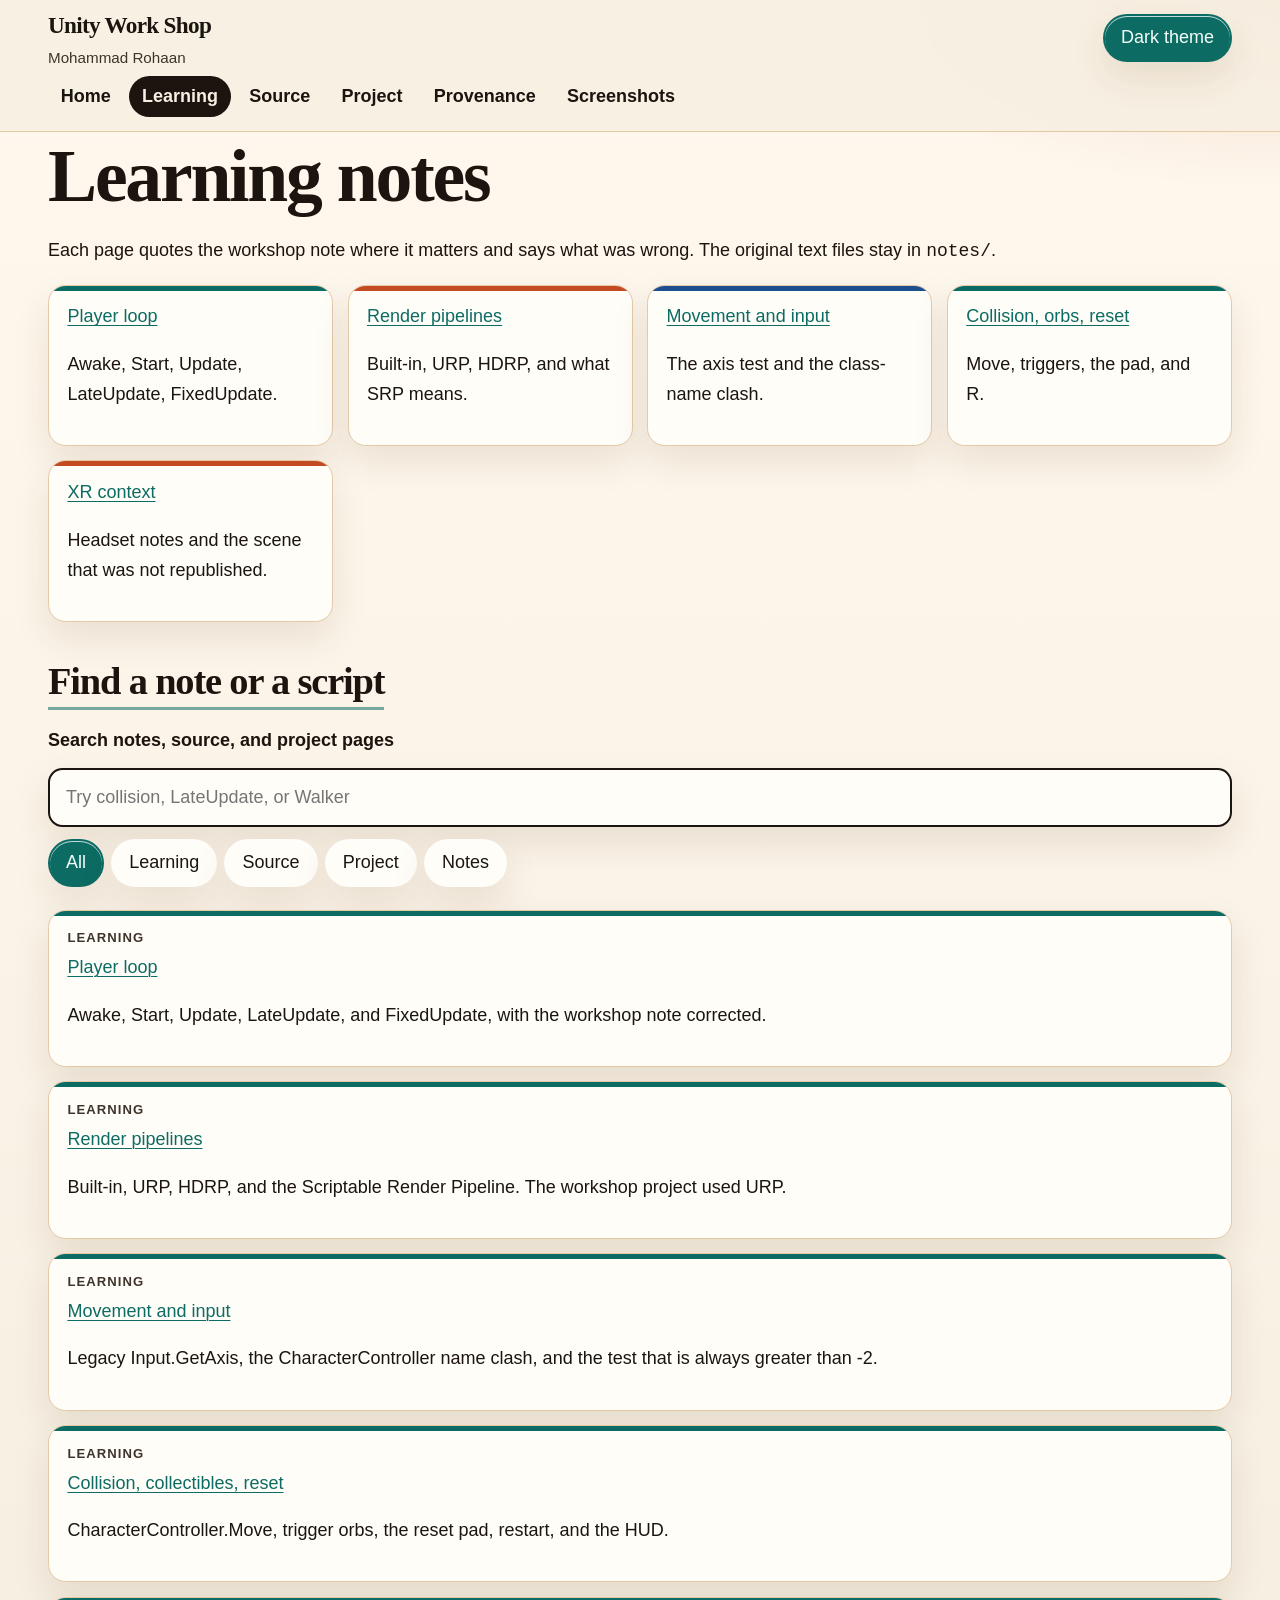
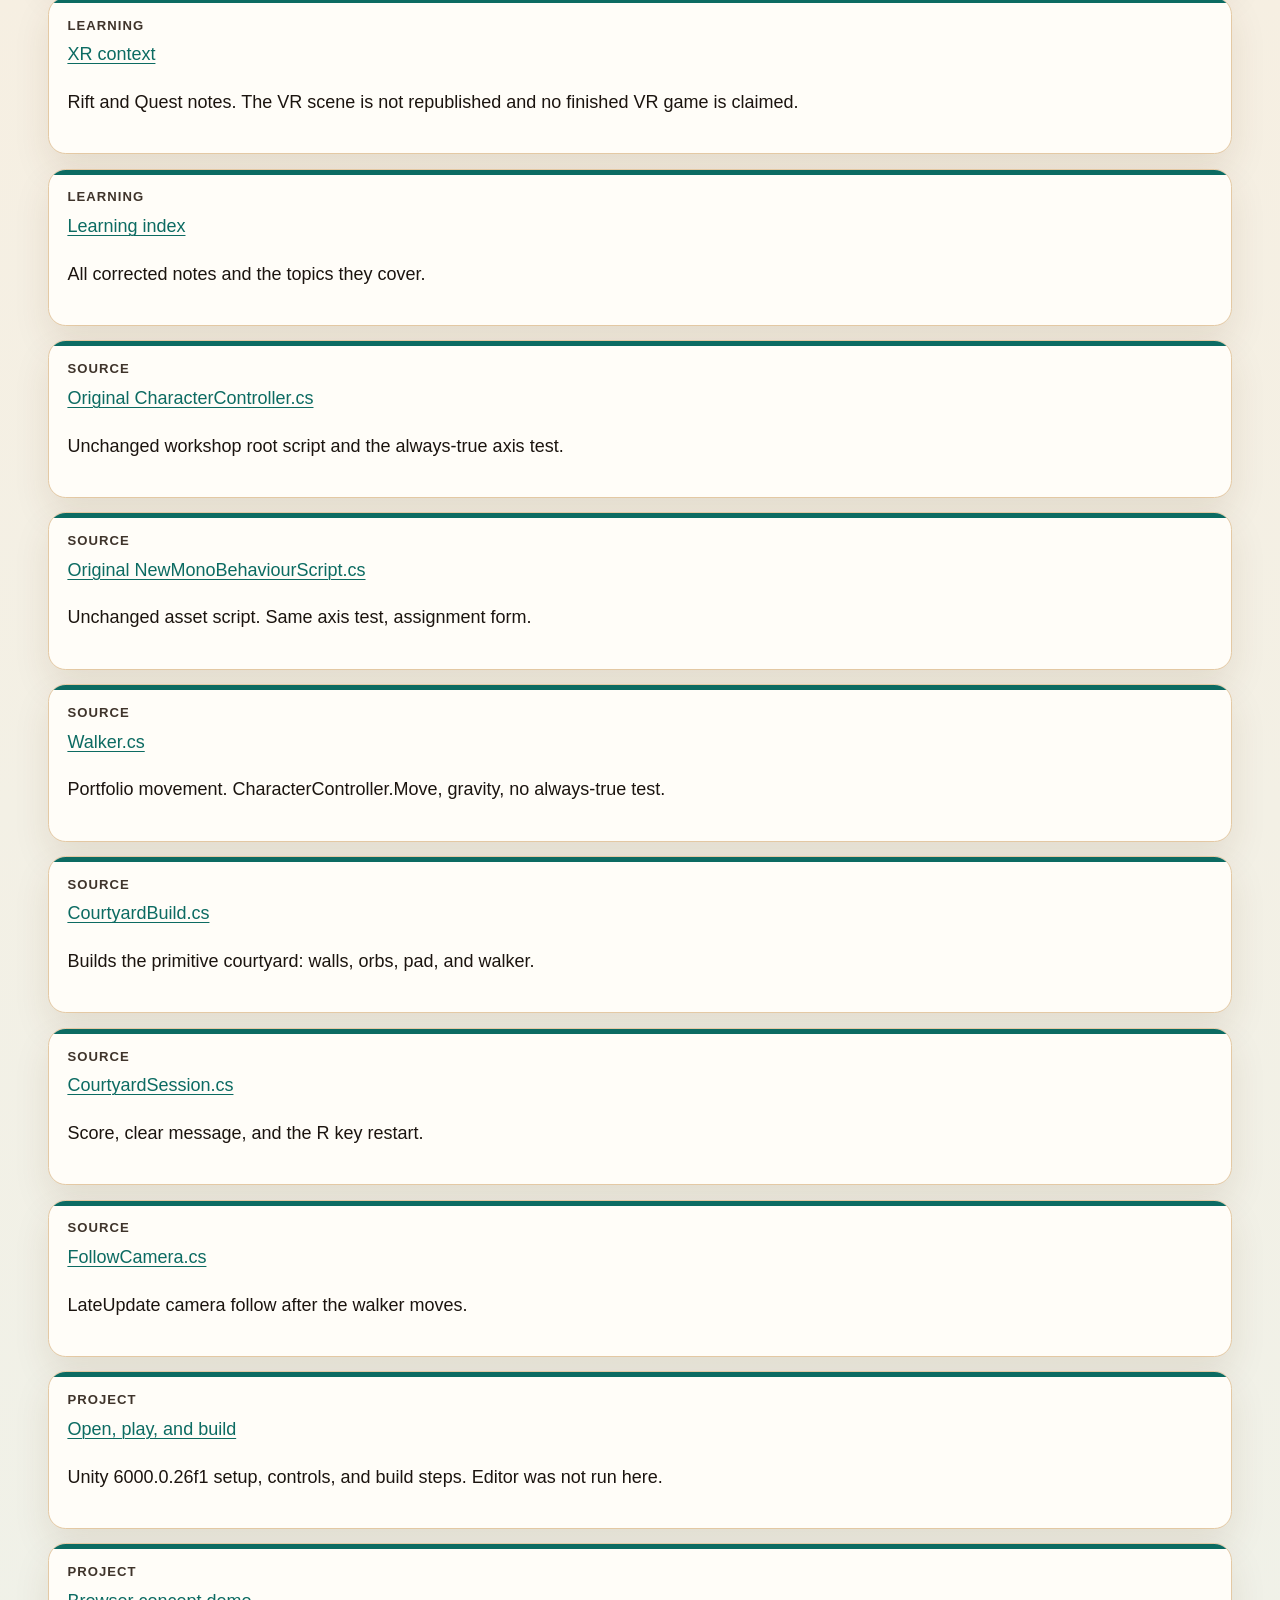
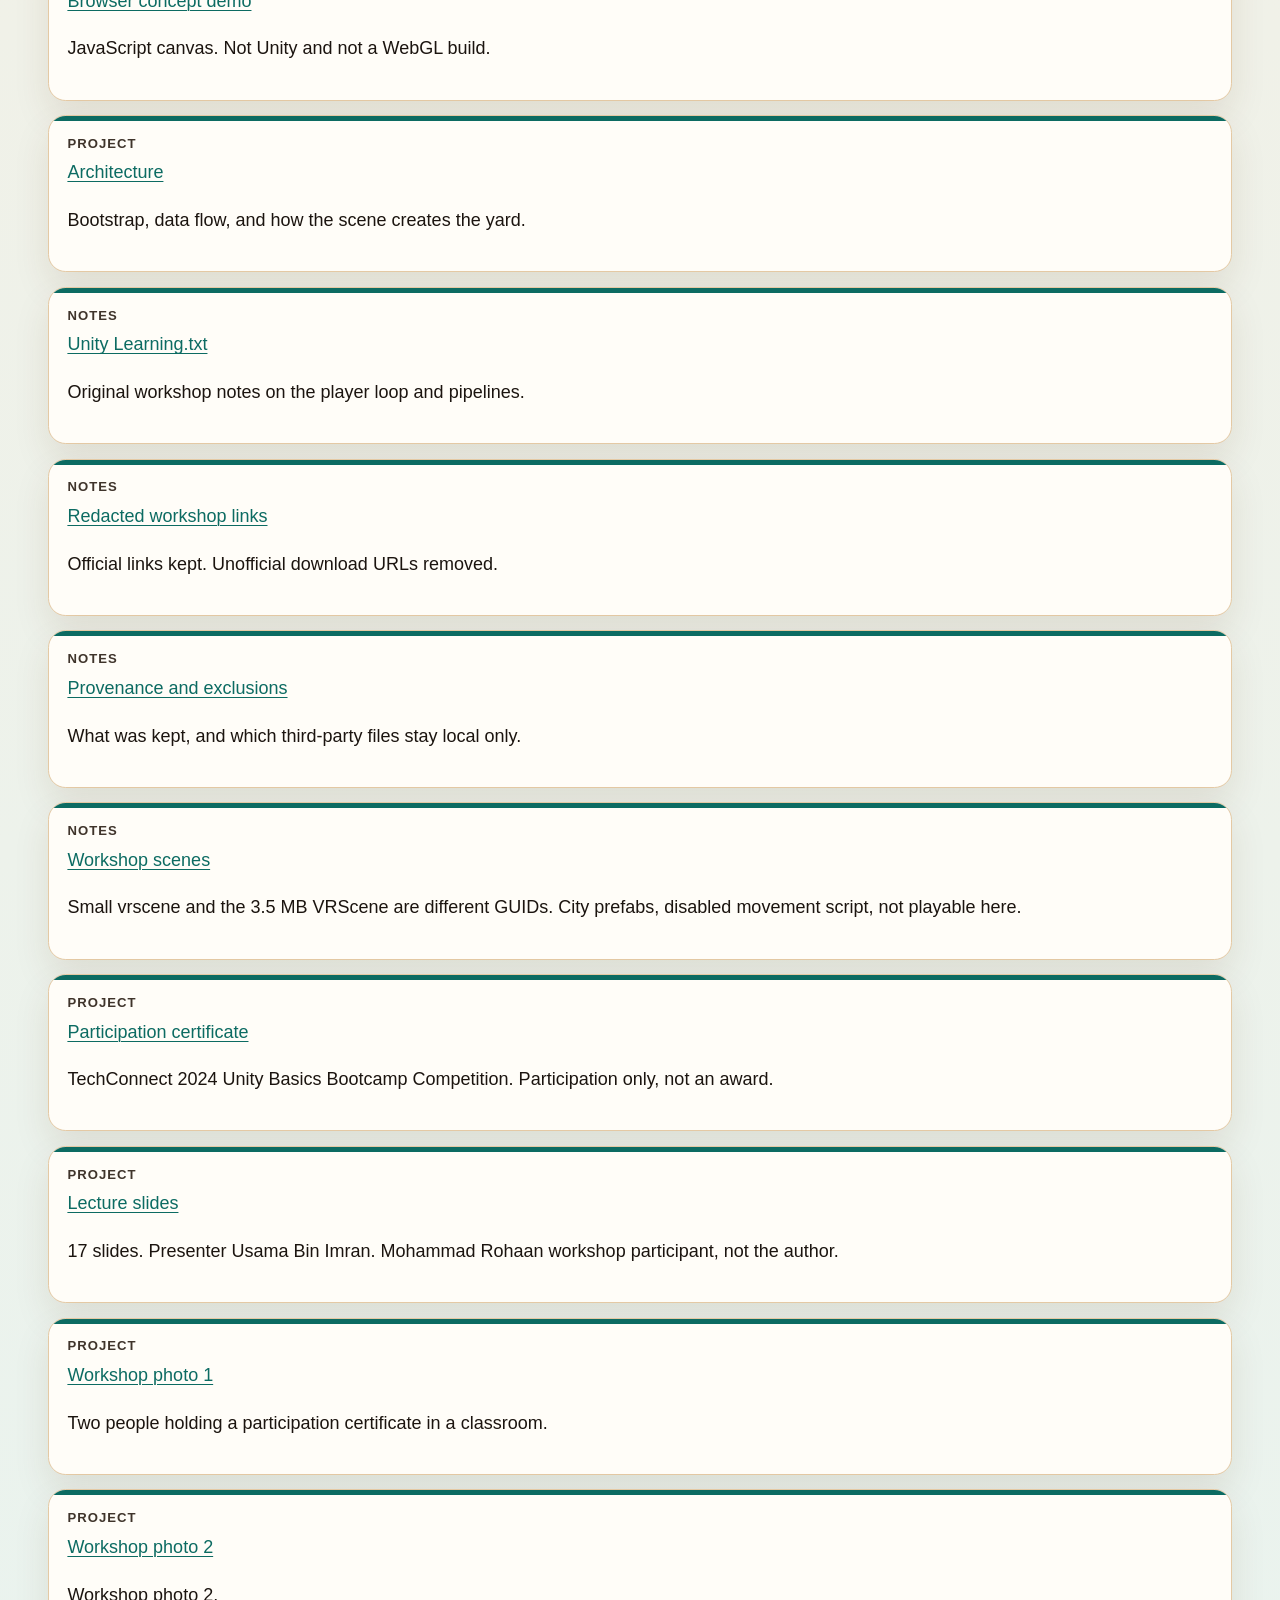
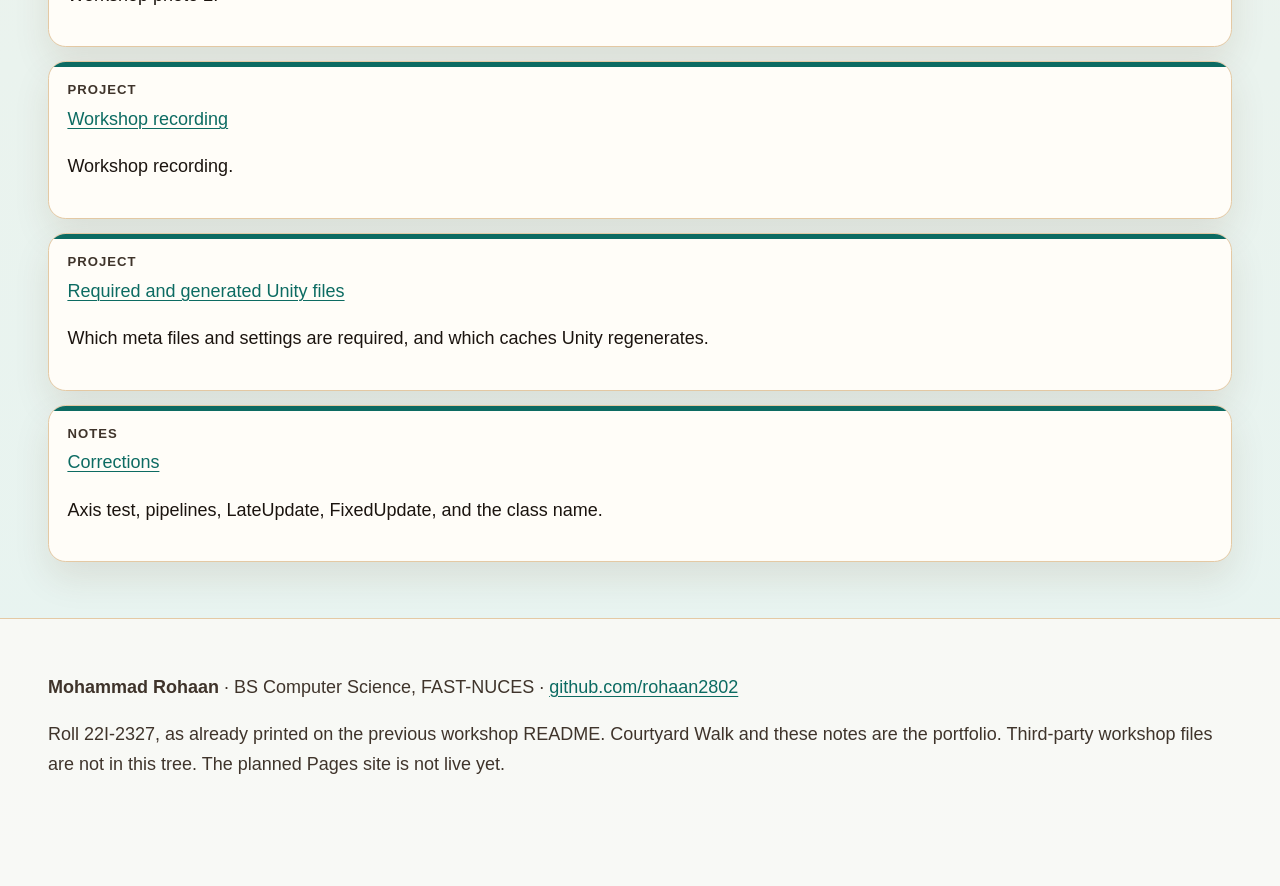
==== learning/index.html @ 65f71f63 "Initial commit" ====
<!DOCTYPE html>
<html lang="en">
<head>
<meta charset="utf-8">
<meta name="viewport" content="width=device-width, initial-scale=1">
<title>Learning notes</title>
<meta name="description" content="Unity 6 workshop portfolio by Mohammad Rohaan. Courtyard Walk is an original primitive demo. The canvas on the home page is a JavaScript concept illustration, not a Unity WebGL build.">
<link rel="icon" href="../favicon.svg" type="image/svg+xml">
<link rel="stylesheet" href="../css/site.css">
<script>
(function () {
  try {
    var q = new URLSearchParams(location.search).get("theme");
    var saved = localStorage.getItem("courtyard-theme");
    var theme = q || saved || (matchMedia("(prefers-color-scheme: dark)").matches ? "dark" : "light");
    if (theme !== "light" && theme !== "dark") theme = "light";
    document.documentElement.setAttribute("data-theme", theme);
  } catch (e) {
    document.documentElement.setAttribute("data-theme", "light");
  }
})();
</script>
</head>
<body data-root="../">
<a class="skip" href="#content">Skip to content</a>
<header class="site-header">
  <div class="wrap header-bar">
    <a class="brand" href="../index.html"><strong>Unity Work Shop</strong><span>Mohammad Rohaan</span></a>
    <button type="button" class="nav-toggle" id="nav-toggle" aria-expanded="false" aria-controls="site-nav">Menu</button>
    <button type="button" class="theme-toggle" id="theme-toggle" aria-pressed="false">Dark theme</button>
  </div>
  <div class="wrap">
    <nav class="site-nav" id="site-nav" aria-label="Primary"><a href="../index.html">Home</a><a href="../learning/index.html" aria-current="page">Learning</a><a href="../source/index.html">Source</a><a href="../project/index.html">Project</a><a href="../provenance/index.html">Provenance</a><a href="../screenshots/index.html">Screenshots</a></nav>
  </div>
</header>
<main id="content" class="wrap">

<h1>Learning notes</h1>
<p>Each page quotes the workshop note where it matters and says what was wrong. The original text files stay in <code>notes/</code>.</p>
<ul class="grid-links">
  <li class="card"><a href="player-loop.html">Player loop</a><p>Awake, Start, Update, LateUpdate, FixedUpdate.</p></li>
  <li class="card"><a href="render-pipelines.html">Render pipelines</a><p>Built-in, URP, HDRP, and what SRP means.</p></li>
  <li class="card"><a href="movement.html">Movement and input</a><p>The axis test and the class-name clash.</p></li>
  <li class="card"><a href="collision-collectibles-reset.html">Collision, orbs, reset</a><p>Move, triggers, the pad, and R.</p></li>
  <li class="card"><a href="xr-context.html">XR context</a><p>Headset notes and the scene that was not republished.</p></li>
</ul>

<section id="find">
  <h2>Find a note or a script</h2>
  <form class="search-panel" role="search" onsubmit="return false">
    <label for="search">Search notes, source, and project pages</label>
    <input id="search" type="search" name="q" placeholder="Try collision, LateUpdate, or Walker" autocomplete="off">
    <div class="chips" role="group" aria-label="Filter by kind"><button type="button" class="chip" data-kind="All" aria-pressed="true">All</button><button type="button" class="chip" data-kind="Learning" aria-pressed="false">Learning</button><button type="button" class="chip" data-kind="Source" aria-pressed="false">Source</button><button type="button" class="chip" data-kind="Project" aria-pressed="false">Project</button><button type="button" class="chip" data-kind="Notes" aria-pressed="false">Notes</button></div>
  </form>
  <ul class="result-list" id="search-results"></ul>
</section>

</main>
<footer class="site-footer" id="colophon">
  <div class="wrap">
    <p><strong>Mohammad Rohaan</strong> · BS Computer Science, FAST-NUCES · <a href="https://github.com/rohaan2802">github.com/rohaan2802</a></p>
    <p>Roll 22I-2327, as already printed on the previous workshop README. Courtyard Walk and these notes are the portfolio. Third-party workshop files are not in this tree. The planned Pages site is not live yet.</p>
  </div>
</footer>
<a class="back-top" id="back-to-top" href="#content" aria-label="Back to top" aria-hidden="true" tabindex="-1">Top</a>
<script src="../js/site.js"></script>
</body>
</html>
---- css/site.css ----
:root {
  color-scheme: light;
  --bg: #f6efe2;
  --bg-elev: #fffdf8;
  --ink: #1b140f;
  --muted: #3f342b;
  --line: #e4c9a4;
  --accent: #0c6b62;
  --accent-ink: #f4fffc;
  --accent-2: #c24b22;
  --accent-3: #1d4f8f;
  --focus: #1d4f8f;
  --mark: #ffe3a1;
  --danger: #8d2418;
  --ok: #0d5c34;
  --shadow: 0 1px 0 rgba(255, 255, 255, 0.75) inset, 0 16px 36px rgba(92, 48, 12, 0.1);
  --max: 74rem;
  --font: "Segoe UI", "Helvetica Neue", Arial, sans-serif;
  --display: "Iowan Old Style", Palatino, "Palatino Linotype", Georgia, serif;
  --mono: "Cascadia Code", Consolas, "Courier New", monospace;
  --pad: clamp(1rem, 3vw, 2rem);
  --header: 4.75rem;
  --ease: 180ms ease;
}

:root[data-theme="dark"] {
  color-scheme: dark;
  --bg: #091014;
  --bg-elev: #142028;
  --ink: #f6f1e6;
  --muted: #ddd3c2;
  --line: #315062;
  --accent: #f0c14b;
  --accent-ink: #1a1406;
  --accent-2: #7ee0d2;
  --accent-3: #9ec0ff;
  --focus: #f0c14b;
  --mark: #1c333c;
  --danger: #ffb4a8;
  --ok: #b6f3cc;
  --shadow: 0 1px 0 rgba(255, 255, 255, 0.06) inset, 0 18px 40px rgba(0, 0, 0, 0.38);
}

*,
*::before,
*::after { box-sizing: border-box; }

html { scroll-behavior: smooth; }

@media (prefers-reduced-motion: reduce) {
  html { scroll-behavior: auto; }
  *, *::before, *::after {
    animation: none !important;
    transition: none !important;
  }
}

body {
  margin: 0;
  color: var(--ink);
  font-family: var(--font);
  font-size: 1.125rem;
  line-height: 1.65;
  background:
    radial-gradient(1100px 420px at 0% -10%, rgba(14, 107, 98, 0.18), transparent 55%),
    radial-gradient(900px 380px at 100% 0%, rgba(194, 75, 34, 0.16), transparent 50%),
    linear-gradient(180deg, #fff8ee 0%, var(--bg) 28%, #e7f4f1 100%);
}

:root[data-theme="dark"] body {
  background:
    radial-gradient(1000px 480px at 8% -12%, #1a4450 0%, transparent 58%),
    radial-gradient(820px 420px at 100% 0%, #3d2c12 0%, transparent 52%),
    var(--bg);
}

img, svg, canvas { max-width: 100%; }

a {
  color: var(--accent);
  text-underline-offset: 0.18em;
  text-decoration-thickness: 1px;
  transition: text-decoration-thickness var(--ease), color var(--ease);
}

a:hover { text-decoration-thickness: 3px; }

:focus-visible {
  outline: 3px solid var(--focus);
  outline-offset: 3px;
}

.skip {
  position: absolute;
  left: 1rem;
  top: -4rem;
  background: var(--accent);
  color: var(--accent-ink);
  padding: 0.6rem 1rem;
  z-index: 20;
  border-radius: 999px;
}

.skip:focus { top: 1rem; }

.wrap {
  width: min(var(--max), calc(100% - var(--pad) * 2));
  margin-inline: auto;
}

.site-header {
  position: sticky;
  top: 0;
  z-index: 10;
  background: color-mix(in srgb, var(--bg) 88%, transparent);
  border-bottom: 1px solid var(--line);
  backdrop-filter: blur(14px);
}

.header-bar {
  display: flex;
  align-items: center;
  gap: 0.75rem;
  min-height: var(--header);
}

.brand {
  display: flex;
  flex-direction: column;
  text-decoration: none;
  color: var(--ink);
  margin-right: auto;
}

.brand strong {
  font-family: var(--display);
  font-size: 1.45rem;
  letter-spacing: -0.03em;
}

.brand span { color: var(--muted); font-size: 0.95rem; }

.nav-toggle, .theme-toggle, .copy, .chip, .dpad button, .text-button, .back-top {
  font: inherit;
  cursor: pointer;
  border: 2px solid transparent;
  background: var(--bg-elev);
  color: var(--ink);
  border-radius: 999px;
  min-height: 48px;
  padding: 0.4rem 1rem;
  box-shadow: var(--shadow);
  transition: transform var(--ease), background var(--ease), color var(--ease);
}

.theme-toggle, .nav-toggle {
  background: var(--accent);
  color: var(--accent-ink);
}

.nav-toggle:hover, .theme-toggle:hover, .copy:hover, .text-button:hover, .chip:hover, .dpad button:hover {
  transform: translateY(-2px);
}

.site-nav {
  display: flex;
  flex-wrap: wrap;
  gap: 0.35rem;
  padding-bottom: 0.9rem;
}

.site-nav a {
  color: var(--ink);
  font-weight: 700;
  text-decoration: none;
  border-radius: 999px;
  padding: 0.35rem 0.8rem;
}

.site-nav a:hover { background: color-mix(in srgb, var(--accent) 18%, transparent); }

.site-nav a[aria-current="page"] {
  background: var(--ink);
  color: var(--bg);
}

@media (max-width: 800px) {
  .site-nav {
    display: none;
    flex-direction: column;
    padding-bottom: 1rem;
  }
  .site-nav.is-open { display: flex; }
  .nav-toggle { display: inline-flex; align-items: center; }
}

@media (min-width: 801px) {
  .nav-toggle { display: none; }
}

.hero { padding: 2.75rem 0 1rem; }

.hero h1, h1, h2, h3 {
  font-family: var(--display);
  line-height: 1.12;
  letter-spacing: -0.03em;
}

h1 { font-size: clamp(2.5rem, 6vw, 4.6rem); margin: 0.2rem 0 0.8rem; }
h2 {
  font-size: clamp(1.8rem, 3vw, 2.6rem);
  margin: 2.4rem 0 0.7rem;
  padding-bottom: 0.25rem;
  border-bottom: 3px solid color-mix(in srgb, var(--accent) 55%, transparent);
  width: fit-content;
  max-width: 100%;
}
h3 { font-size: 1.45rem; margin: 1.4rem 0 0.4rem; }

.lede { font-size: 1.35rem; max-width: 44rem; }

.banner {
  background: var(--mark);
  color: var(--ink);
  border-left: 6px solid var(--accent-2);
  padding: 0.95rem 1.1rem;
  border-radius: 0.9rem;
  box-shadow: var(--shadow);
}

.grid-links, .card-grid, .result-list, .shot-list {
  display: grid;
  gap: 0.9rem;
  padding: 0;
  margin: 1rem 0 1.4rem;
  list-style: none;
}

.grid-links { grid-template-columns: repeat(auto-fit, minmax(16rem, 1fr)); }

.card, .result, .shot {
  position: relative;
  background: var(--bg-elev);
  border: 1px solid var(--line);
  border-radius: 1.1rem;
  padding: 1.05rem 1.15rem 1.1rem;
  box-shadow: var(--shadow);
  overflow: hidden;
  transition: transform var(--ease), box-shadow var(--ease);
}

.card::before, .result::before {
  content: "";
  position: absolute;
  left: 0;
  right: 0;
  top: 0;
  height: 5px;
  background: var(--accent);
}

.grid-links .card:nth-child(3n + 2)::before { background: var(--accent-2); }
.grid-links .card:nth-child(3n)::before { background: var(--accent-3); }

.card:hover, .result:hover {
  transform: translateY(-4px);
  box-shadow: 0 22px 40px rgba(40, 24, 8, 0.14);
}

:root[data-theme="dark"] .card:hover,
:root[data-theme="dark"] .result:hover {
  box-shadow: 0 22px 44px rgba(0, 0, 0, 0.5);
}

.card .what, .kicker {
  display: block;
  font-size: 0.82rem;
  font-weight: 800;
  letter-spacing: 0.08em;
  text-transform: uppercase;
  color: var(--muted);
  margin-bottom: 0.25rem;
}

.card a, .result a { overflow-wrap: anywhere; }

.toc ol { columns: 1; padding-left: 1.2rem; }
@media (min-width: 800px) { .toc ol { columns: 2; } }
.toc a { font-weight: 650; }

.search-panel {
  display: grid;
  gap: 0.75rem;
  margin: 1rem 0 1.4rem;
}

.search-panel label { font-weight: 750; }

.search-panel input[type="search"] {
  width: 100%;
  font: inherit;
  color: var(--ink);
  background: var(--bg-elev);
  border: 2px solid var(--ink);
  border-radius: 0.9rem;
  padding: 0.8rem 1rem;
  min-height: 52px;
  box-shadow: var(--shadow);
}

.search-panel input[type="search"]:focus {
  border-color: var(--accent);
}

.chips { display: flex; flex-wrap: wrap; gap: 0.45rem; }
.chip[aria-pressed="true"] {
  background: var(--accent);
  color: var(--accent-ink);
}

.demo-layout { display: grid; gap: 1rem; }

@media (min-width: 900px) {
  .demo-layout { grid-template-columns: minmax(0, 1.4fr) minmax(16rem, 0.6fr); align-items: start; }
}

#demo-canvas {
  width: 100%;
  height: min(70vw, 520px);
  background: #cbb892;
  border: 2px solid var(--ink);
  border-radius: 1.1rem;
  touch-action: none;
  box-shadow: var(--shadow);
}

.dpad {
  display: grid;
  grid-template-columns: repeat(3, 3.2rem);
  grid-template-areas:
    ". north ."
    "west . east"
    ". south .";
  gap: 0.4rem;
  width: max-content;
  margin: 0.7rem 0;
}

.dpad button { min-width: 3.2rem; padding: 0; }
.dpad button:nth-child(1) { grid-area: north; }
.dpad button:nth-child(2) { grid-area: west; }
.dpad button:nth-child(3) { grid-area: east; }
.dpad button:nth-child(4) { grid-area: south; }

section, .hero { scroll-margin-top: 5.6rem; }

#demo-status { font-weight: 750; min-height: 3.2rem; }

pre, code { font-family: var(--mono); }

pre {
  background: var(--bg-elev);
  border: 1px solid var(--line);
  border-radius: 1rem;
  padding: 1rem 1.1rem;
  overflow-x: auto;
  max-width: 100%;
  font-size: 0.92rem;
  line-height: 1.45;
  box-shadow: var(--shadow);
}

.callout {
  border: 1px solid var(--line);
  border-left: 6px solid var(--accent);
  background: var(--bg-elev);
  padding: 0.9rem 1.05rem;
  border-radius: 0.9rem;
}

table {
  width: 100%;
  border-collapse: collapse;
  background: var(--bg-elev);
  border-radius: 0.8rem;
  overflow: hidden;
}

th, td {
  text-align: left;
  vertical-align: top;
  padding: 0.75rem;
  border-bottom: 1px solid var(--line);
  overflow-wrap: anywhere;
}

.table-wrap { overflow-x: auto; max-width: 100%; }

.split { display: grid; gap: 1rem; }
@media (min-width: 860px) { .split { grid-template-columns: 1fr 1fr; } }

.split .card:nth-child(1)::before { background: var(--accent); }
.split .card:nth-child(2)::before { background: var(--accent-2); }

.site-footer {
  margin-top: 3.5rem;
  padding: 2.2rem 0 5.5rem;
  border-top: 1px solid var(--line);
  color: var(--muted);
  background: color-mix(in srgb, var(--bg-elev) 70%, transparent);
}

.back-top {
  position: fixed;
  right: 1rem;
  bottom: 1rem;
  z-index: 15;
  background: var(--accent);
  color: var(--accent-ink);
  text-decoration: none;
  display: none;
  align-items: center;
  justify-content: center;
  min-width: 4.6rem;
  font-weight: 800;
}

.back-top.is-visible { display: inline-flex; }

.figure { margin: 1.1rem 0 1.7rem; }

.figure img {
  border: 1px solid var(--line);
  border-radius: 1rem;
  display: block;
  box-shadow: var(--shadow);
}

.figure figcaption { color: var(--muted); margin-top: 0.45rem; }

.tree { white-space: pre-wrap; overflow-wrap: anywhere; }

.proof-grid {
  display: grid;
  gap: 0.9rem;
  margin: 1rem 0;
}

@media (min-width: 800px) {
  .proof-grid { grid-template-columns: 1fr 1fr; }
}

#proof video {
  width: 100%;
  max-height: 70vh;
  background: #111;
  border-radius: 1rem;
}
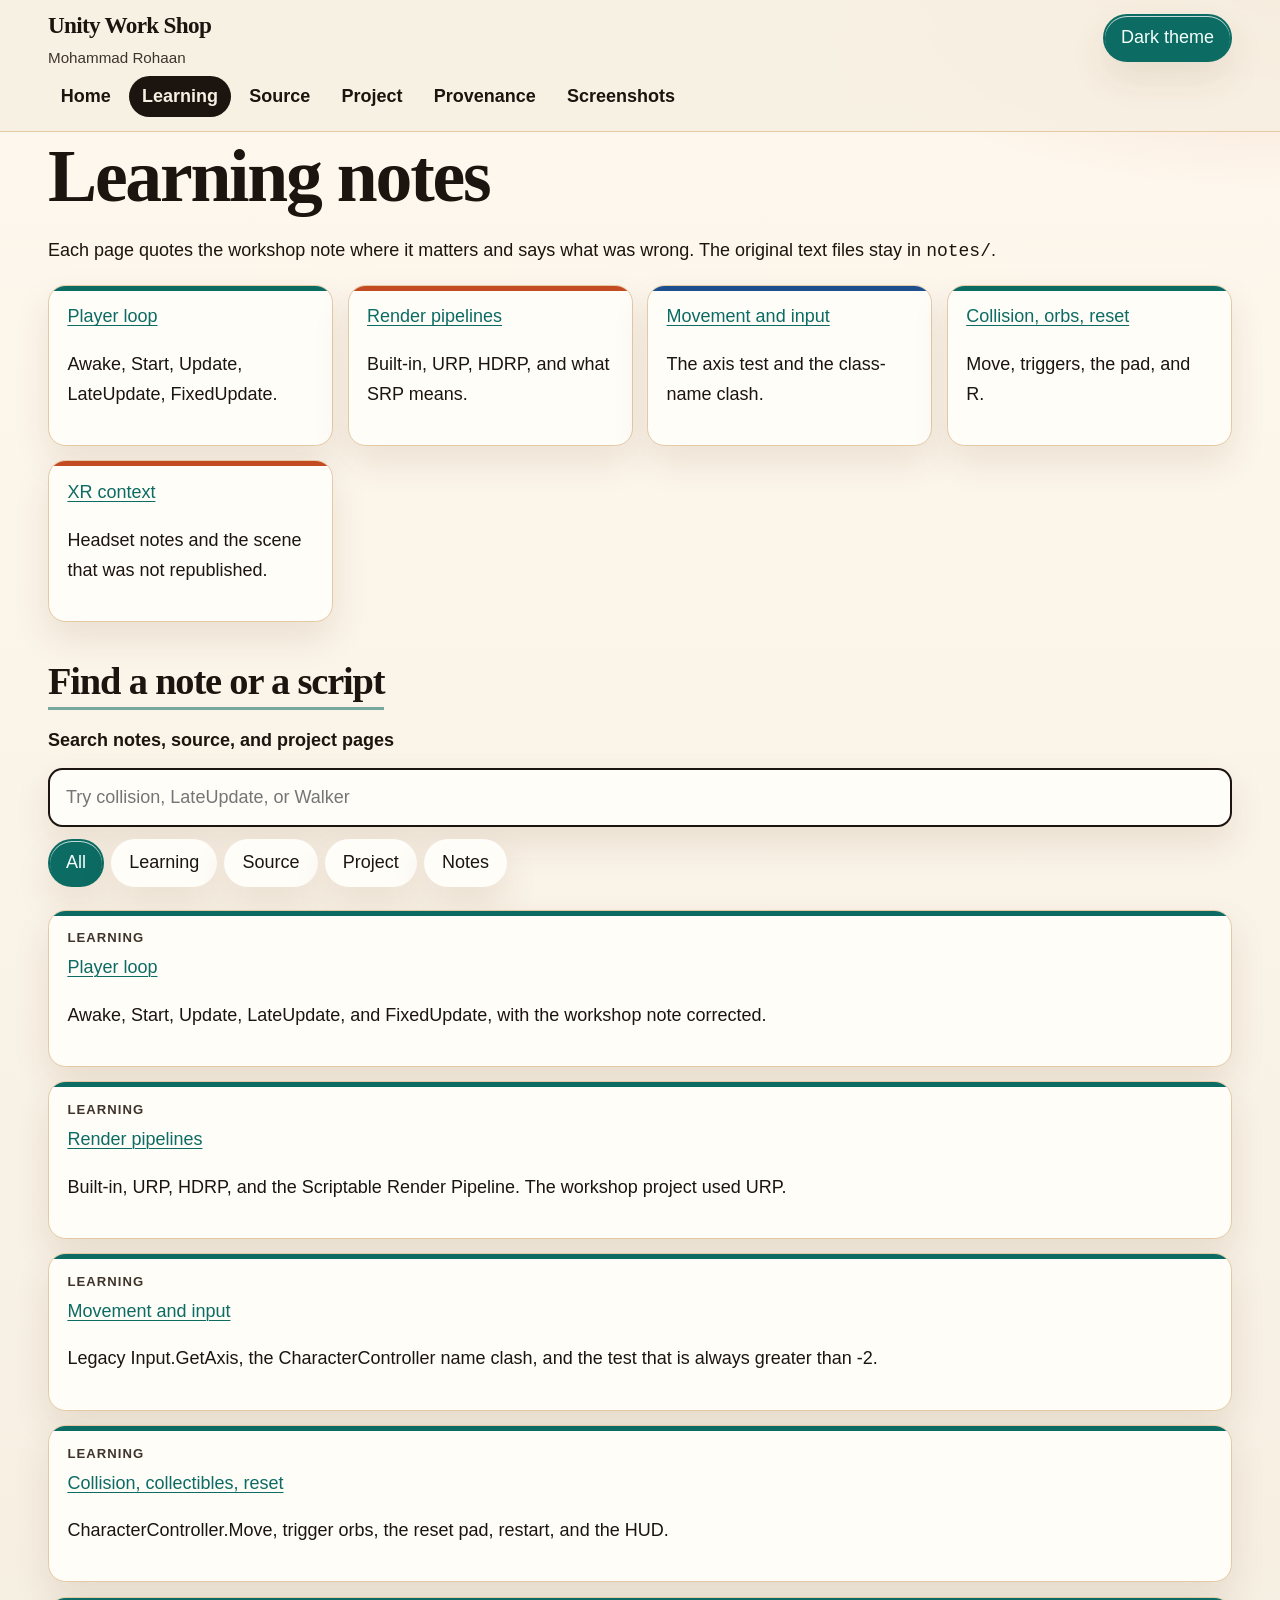
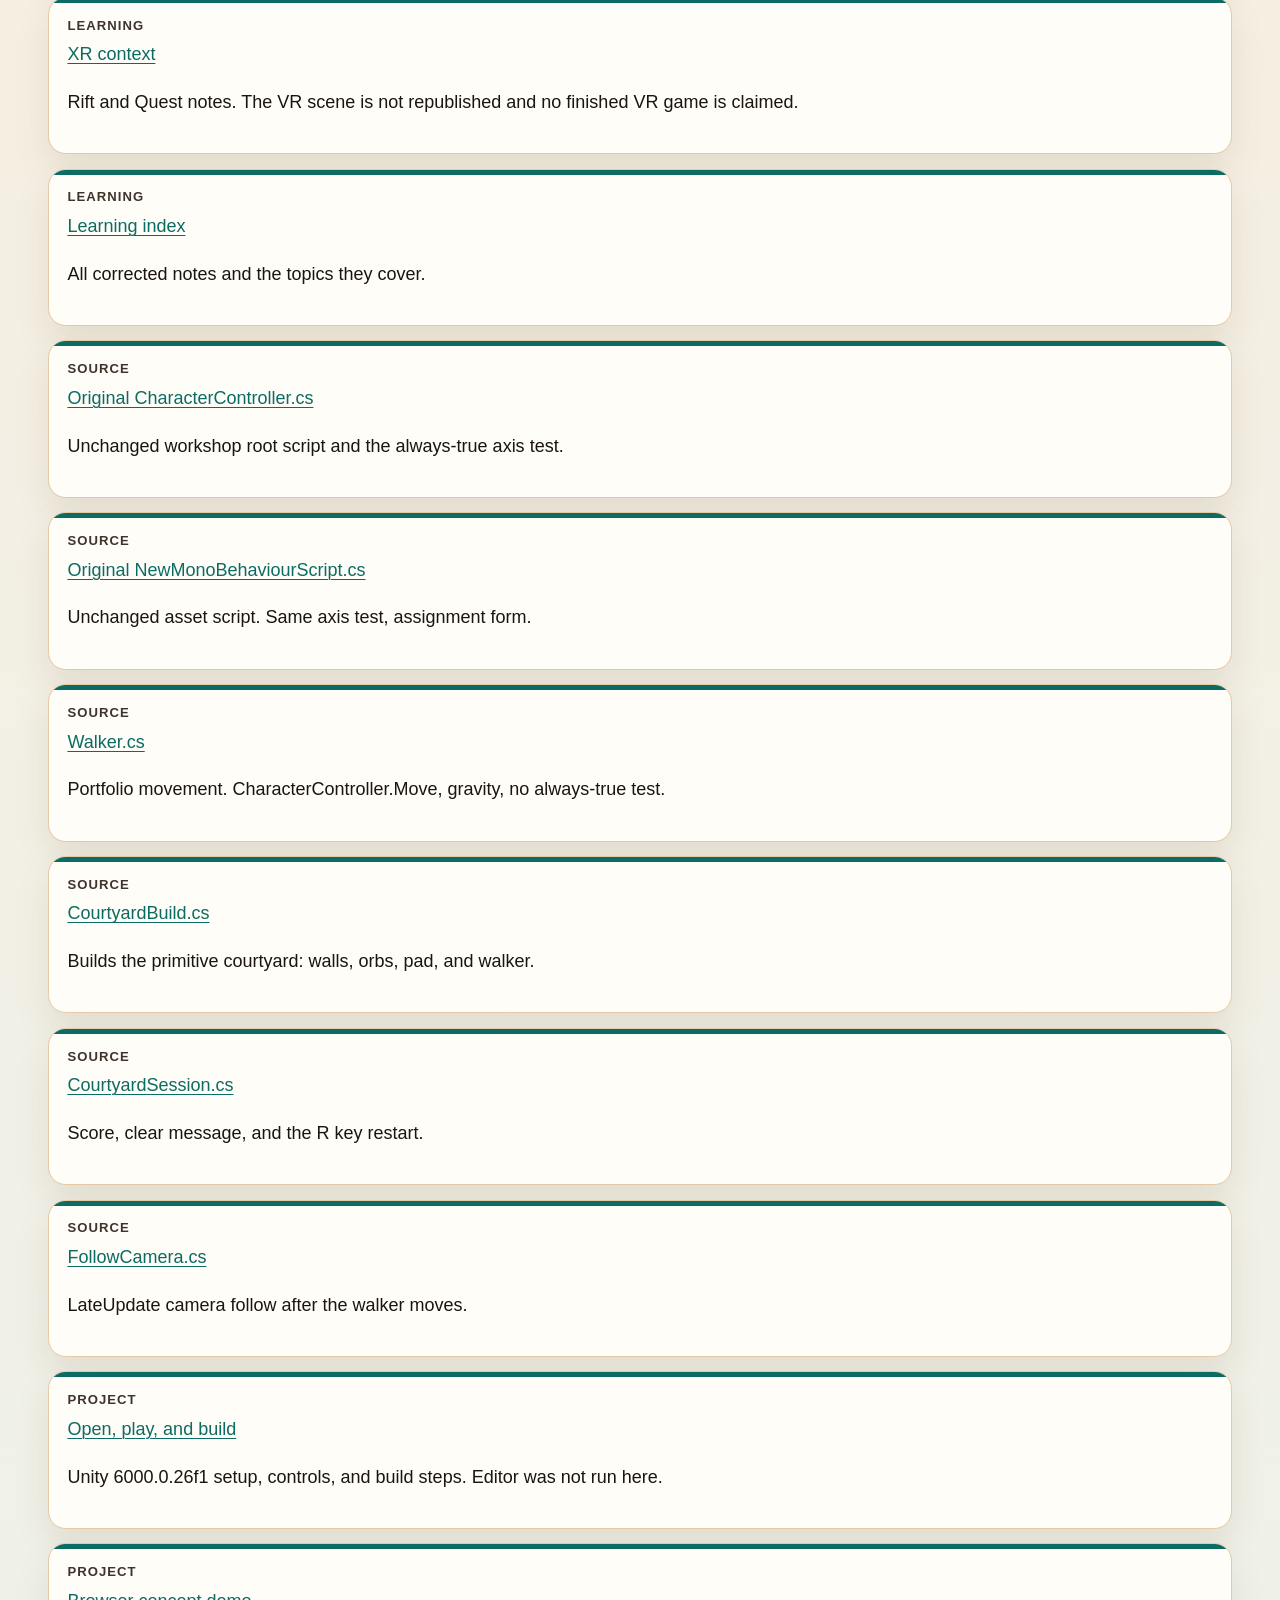
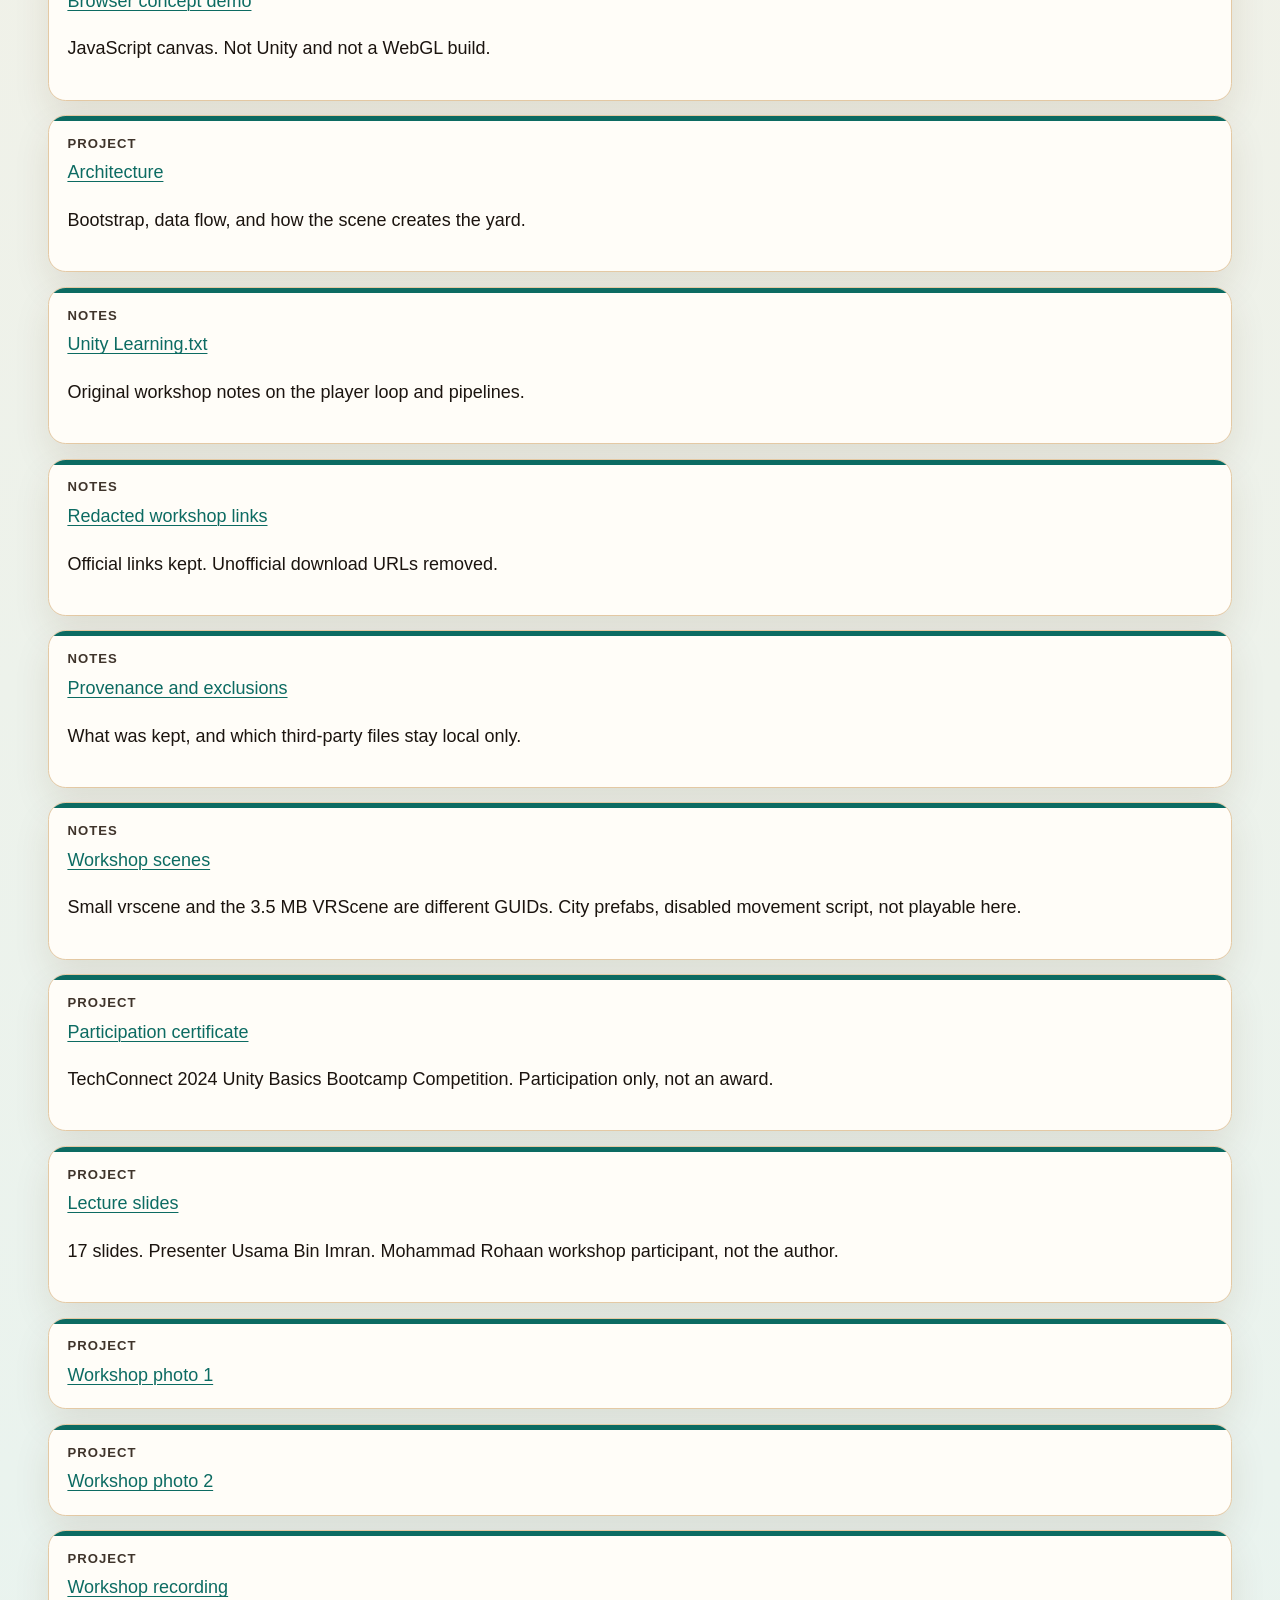
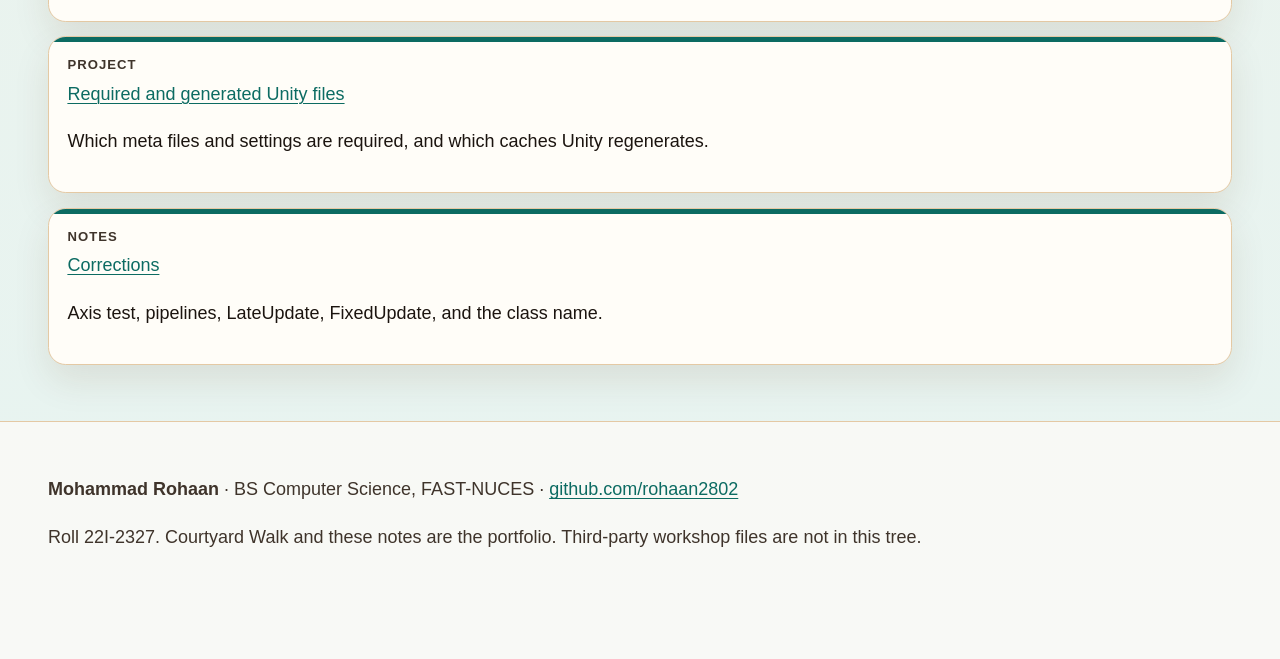
==== commit cb2319ab: "..." ====
--- a/learning/index.html
+++ b/learning/index.html
@@ -59,7 +59,7 @@
 <footer class="site-footer" id="colophon">
   <div class="wrap">
     <p><strong>Mohammad Rohaan</strong> · BS Computer Science, FAST-NUCES · <a href="https://github.com/rohaan2802">github.com/rohaan2802</a></p>
-    <p>Roll 22I-2327, as already printed on the previous workshop README. Courtyard Walk and these notes are the portfolio. Third-party workshop files are not in this tree. The planned Pages site is not live yet.</p>
+    <p>Roll 22I-2327. Courtyard Walk and these notes are the portfolio. Third-party workshop files are not in this tree.</p>
   </div>
 </footer>
 <a class="back-top" id="back-to-top" href="#content" aria-label="Back to top" aria-hidden="true" tabindex="-1">Top</a>
--- a/css/site.css
+++ b/css/site.css
@@ -74,7 +74,12 @@
     var(--bg);
 }
 
-img, svg, canvas { max-width: 100%; }
+img, svg {
+  max-width: 100%;
+  height: auto;
+}
+
+canvas { max-width: 100%; }
 
 a {
   color: var(--accent);
@@ -427,16 +432,28 @@
 
 .back-top.is-visible { display: inline-flex; }
 
-.figure { margin: 1.1rem 0 1.7rem; }
-
-.figure img {
+.figure,
+.shot { margin: 1.1rem 0 1.7rem; }
+
+.figure img,
+.shot img,
+.shot video {
   border: 1px solid var(--line);
   border-radius: 1rem;
   display: block;
-  box-shadow: var(--shadow);
-}
-
-.figure figcaption { color: var(--muted); margin-top: 0.45rem; }
+  width: auto;
+  max-width: 100%;
+  height: auto;
+  max-height: min(70vh, 52rem);
+  object-fit: contain;
+  object-position: center;
+  box-shadow: var(--shadow);
+}
+
+.figure figcaption,
+.shot figcaption { color: var(--muted); margin-top: 0.45rem; }
+
+.proof-grid .shot figcaption { text-align: center; }
 
 .tree { white-space: pre-wrap; overflow-wrap: anywhere; }
 
@@ -452,7 +469,9 @@
 
 #proof video {
   width: 100%;
-  max-height: 70vh;
+  height: auto;
+  max-height: min(70vh, 52rem);
+  object-fit: contain;
   background: #111;
   border-radius: 1rem;
 }
